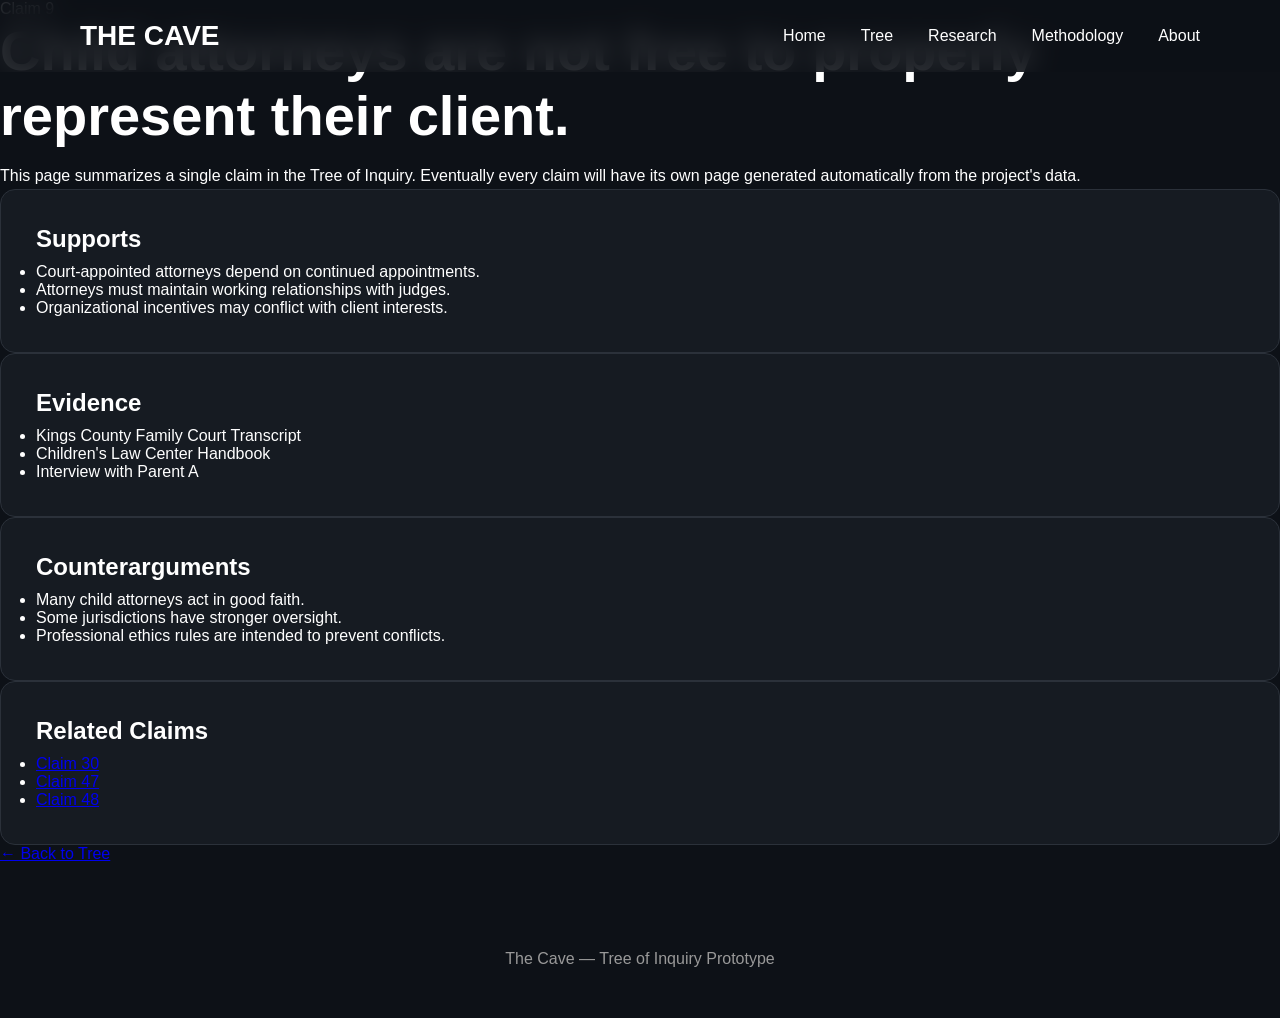
==== claim.html @ 8d40b3a2 "Create claim.html" ====
<!DOCTYPE html>
<html lang="en">

<head>

<meta charset="UTF-8">
<meta name="viewport" content="width=device-width, initial-scale=1.0">

<title>Claim</title>

<link rel="stylesheet" href="css/style.css">
<link rel="stylesheet" href="css/claim.css">

</head>

<body>

<nav>

<div class="logo">
THE CAVE
</div>

<ul>

<li><a href="index.html">Home</a></li>
<li><a href="tree.html">Tree</a></li>
<li><a href="research.html">Research</a></li>
<li><a href="#">Methodology</a></li>
<li><a href="#">About</a></li>

</ul>

</nav>

<main>

<section class="claim-header">

<div class="claim-number" id="claimNumber">

Claim 9

</div>

<h1 id="claimTitle">

Child attorneys are not free to properly represent their client.

</h1>

<p id="claimSummary">

This page summarizes a single claim in the Tree of Inquiry.
Eventually every claim will have its own page generated
automatically from the project's data.

</p>

</section>

<section class="content-grid">

<div class="left-column">

<div class="card">

<h2>Supports</h2>

<ul id="supports">

<li>Court-appointed attorneys depend on continued appointments.</li>

<li>Attorneys must maintain working relationships with judges.</li>

<li>Organizational incentives may conflict with client interests.</li>

</ul>

</div>

<div class="card">

<h2>Evidence</h2>

<ul id="evidence">

<li>Kings County Family Court Transcript</li>

<li>Children's Law Center Handbook</li>

<li>Interview with Parent A</li>

</ul>

</div>

</div>

<div class="right-column">

<div class="card">

<h2>Counterarguments</h2>

<ul id="counterarguments">

<li>Many child attorneys act in good faith.</li>

<li>Some jurisdictions have stronger oversight.</li>

<li>Professional ethics rules are intended to prevent conflicts.</li>

</ul>

</div>

<div class="card">

<h2>Related Claims</h2>

<ul id="relatedClaims">

<li><a href="#">Claim 30</a></li>

<li><a href="#">Claim 47</a></li>

<li><a href="#">Claim 48</a></li>

</ul>

</div>

</div>

</section>

<section class="navigation">

<a class="back-button" href="tree.html">

← Back to Tree

</a>

</section>

</main>

<footer>

The Cave — Tree of Inquiry Prototype

</footer>

<script src="js/claim.js"></script>

</body>

</html>
---- css/style.css ----
*{
    margin:0;
    padding:0;
    box-sizing:border-box;
}

body{
    background:#0d1117;
    color:white;
    font-family:Segoe UI, Arial, sans-serif;
}

/* ---------- Navigation ---------- */

nav{
    position:fixed;
    width:100%;
    top:0;
    left:0;
    padding:20px 80px;
    background:rgba(13,17,23,.85);
    backdrop-filter:blur(12px);
    display:flex;
    justify-content:space-between;
    align-items:center;
    z-index:100;
}

.logo{
    font-size:28px;
    font-weight:bold;
}

nav ul{
    list-style:none;
    display:flex;
    gap:35px;
}

nav a{
    color:white;
    text-decoration:none;
    transition:.3s;
}

nav a:hover{
    color:#58a6ff;
}

/* ---------- Shared Buttons ---------- */

button{

    padding:18px 36px;

    border:none;

    border-radius:8px;

    font-size:18px;

    cursor:pointer;

    transition:.25s;

}

.primary{

    background:#2383ff;

    color:white;

}

.primary:hover{

    background:#0d66d0;

}

.secondary{

    background:transparent;

    border:2px solid white;

    color:white;

}

.secondary:hover{

    background:white;

    color:black;

}

/* ---------- Footer ---------- */

footer{

    text-align:center;

    padding:50px;

    color:#999;

}

/* ---------- Hero Section ---------- */

.hero{

    height:100vh;

    display:flex;
    flex-direction:column;

    justify-content:center;
    align-items:center;

    text-align:center;

    background:
    linear-gradient(rgba(0,0,0,.55),rgba(0,0,0,.75)),
    url("https://images.unsplash.com/photo-1500530855697-b586d89ba3ee?auto=format&fit=crop&w=1600&q=80");

    background-size:cover;
    background-position:center;

}

.hero h1{

    font-size:82px;

    margin-bottom:15px;

}

.hero p{

    max-width:800px;

    font-size:23px;

    color:#d0d0d0;

    line-height:1.6;

}

/* ---------- Homepage Buttons ---------- */

.buttons{

    margin-top:45px;

    display:flex;

    gap:20px;

}

/* ---------- Sections ---------- */

.section{

    padding:120px 10%;

}

.section h2{

    font-size:42px;

    margin-bottom:40px;

}

/* ---------- Cards ---------- */

.cards{

    display:grid;

    grid-template-columns:repeat(auto-fit,minmax(280px,1fr));

    gap:30px;

}

.card{

    background:#161b22;

    padding:35px;

    border-radius:15px;

    transition:.25s;

    border:1px solid #2b313a;

}

.card:hover{

    transform:translateY(-8px);

    border-color:#58a6ff;

}

.card h3{

    margin-bottom:15px;

}

.card p{

    color:#bdbdbd;

    line-height:1.7;

}

/* ---------- Statistics ---------- */

.stats{

    margin-top:70px;

    display:grid;

    grid-template-columns:repeat(4,1fr);

    text-align:center;

}

.number{

    font-size:52px;

    color:#58a6ff;

    font-weight:bold;

}

/* ---------- Shared Typography ---------- */

h1{
    font-size:56px;
    margin-bottom:15px;
}

h2{
    margin-bottom:10px;
}

h3{
    margin-bottom:10px;
}

p{
    line-height:1.6;
}

main{
    min-height:100vh;
}
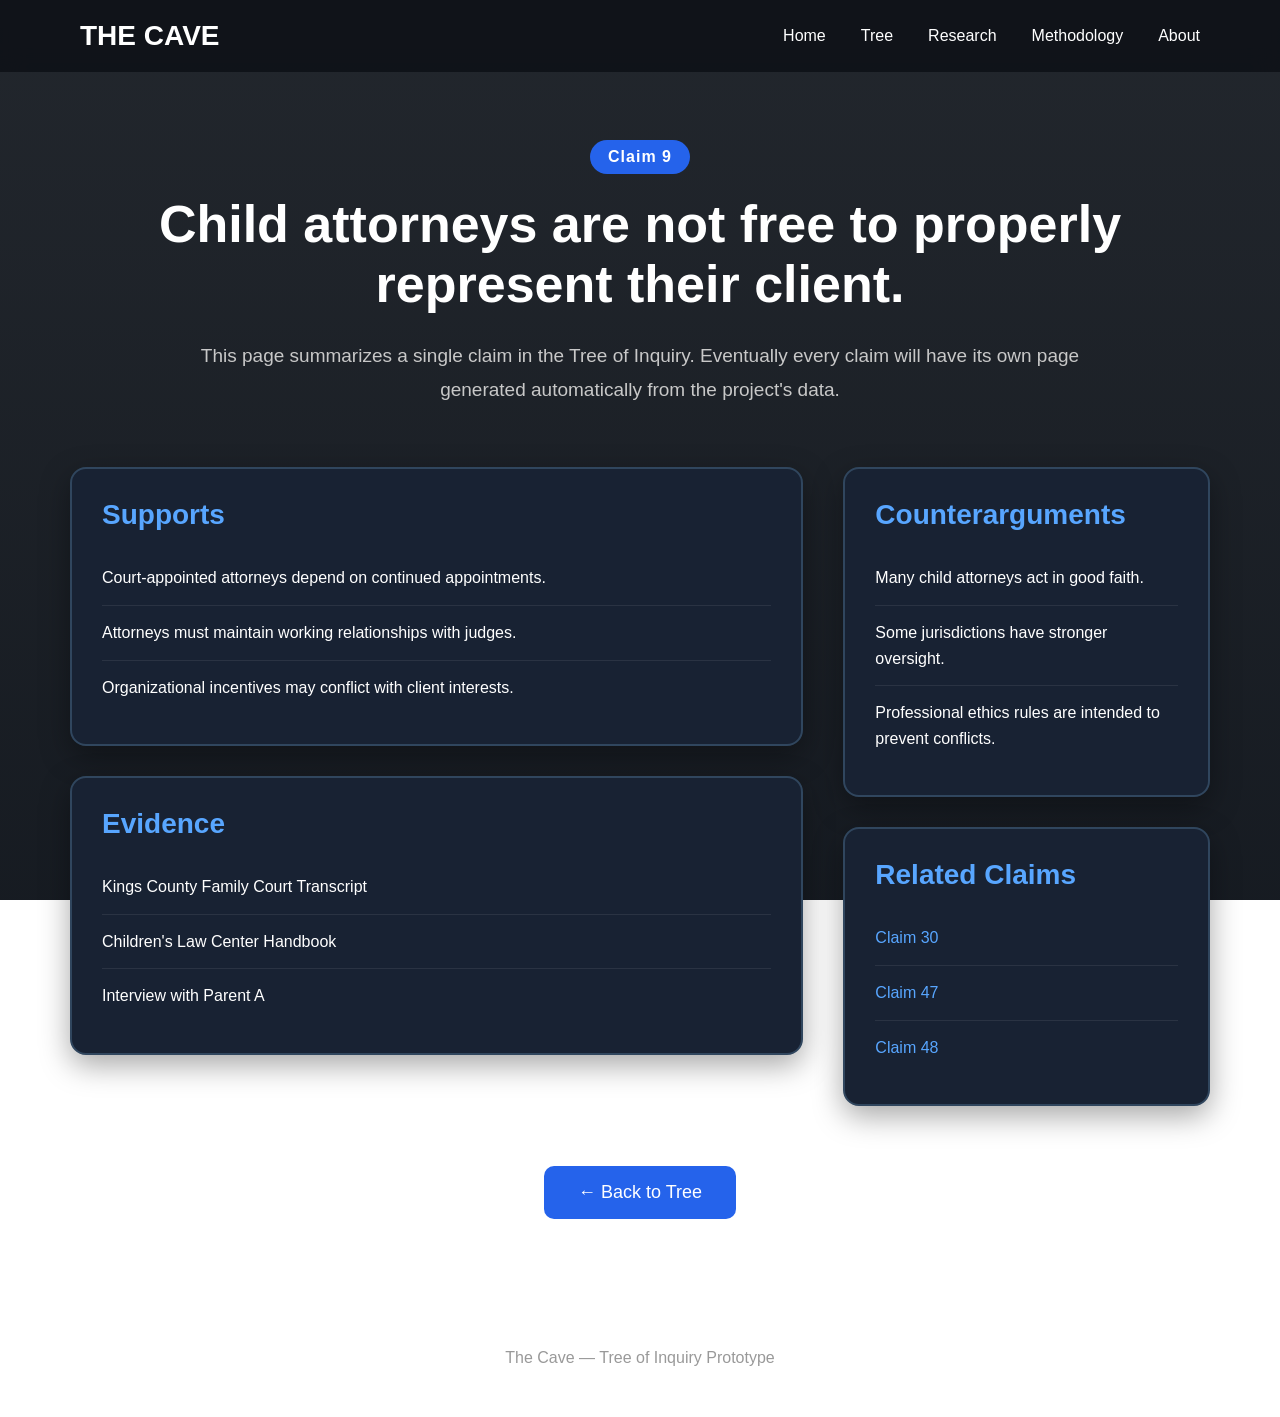
==== commit d7495700: "Update claim.html" ====
--- a/claim.html
+++ b/claim.html
@@ -153,6 +153,7 @@
 
 </footer>
 
+<script src="data/claims.js"></script>
 <script src="js/claim.js"></script>
 
 </body>
--- a/css/claim.css
+++ b/css/claim.css
@@ -0,0 +1,234 @@
+body{
+
+    background:
+    linear-gradient(rgba(10,15,22,.90),rgba(10,15,22,.95)),
+    url("https://images.unsplash.com/photo-1528747045269-390fe33c19d3?auto=format&fit=crop&w=1800&q=80");
+
+    background-size:cover;
+    background-position:center;
+    background-attachment:fixed;
+
+}
+
+main{
+
+    max-width:1400px;
+
+    margin:auto;
+
+    padding:140px 70px 80px;
+
+}
+
+.claim-header{
+
+    text-align:center;
+
+    margin-bottom:60px;
+
+}
+
+.claim-number{
+
+    display:inline-block;
+
+    padding:8px 18px;
+
+    border-radius:30px;
+
+    background:#2563eb;
+
+    color:white;
+
+    font-weight:bold;
+
+    margin-bottom:20px;
+
+    letter-spacing:1px;
+
+}
+
+.claim-header h1{
+
+    font-size:52px;
+
+    margin-bottom:25px;
+
+}
+
+.claim-header p{
+
+    max-width:900px;
+
+    margin:auto;
+
+    color:#c8c8c8;
+
+    line-height:1.8;
+
+    font-size:19px;
+
+}
+
+.content-grid{
+
+    display:grid;
+
+    grid-template-columns:2fr 1fr;
+
+    gap:40px;
+
+}
+
+.left-column,
+.right-column{
+
+    display:flex;
+
+    flex-direction:column;
+
+    gap:30px;
+
+}
+
+.card{
+
+    background:#182233;
+
+    border:2px solid #30465e;
+
+    border-radius:16px;
+
+    padding:30px;
+
+    box-shadow:0 10px 30px rgba(0,0,0,.35);
+
+    transition:.25s;
+
+}
+
+.card:hover{
+
+    transform:translateY(-6px);
+
+    border-color:#58a6ff;
+
+}
+
+.card h2{
+
+    margin-bottom:20px;
+
+    color:#58a6ff;
+
+    font-size:28px;
+
+}
+
+.card ul{
+
+    list-style:none;
+
+}
+
+.card li{
+
+    padding:14px 0;
+
+    border-bottom:1px solid rgba(255,255,255,.08);
+
+    line-height:1.6;
+
+}
+
+.card li:last-child{
+
+    border-bottom:none;
+
+}
+
+.card a{
+
+    color:#58a6ff;
+
+    text-decoration:none;
+
+    transition:.2s;
+
+}
+
+.card a:hover{
+
+    color:white;
+
+}
+
+.navigation{
+
+    display:flex;
+
+    justify-content:center;
+
+    margin-top:60px;
+
+}
+
+.back-button{
+
+    display:inline-block;
+
+    padding:16px 34px;
+
+    border-radius:10px;
+
+    background:#2563eb;
+
+    color:white;
+
+    text-decoration:none;
+
+    font-size:18px;
+
+    transition:.25s;
+
+}
+
+.back-button:hover{
+
+    background:#1d4ed8;
+
+    transform:translateY(-3px);
+
+}
+
+@media(max-width:1000px){
+
+    .content-grid{
+
+        grid-template-columns:1fr;
+
+    }
+
+}
+
+@media(max-width:700px){
+
+    main{
+
+        padding:120px 25px 50px;
+
+    }
+
+    .claim-header h1{
+
+        font-size:36px;
+
+    }
+
+    .card{
+
+        padding:22px;
+
+    }
+
+}
